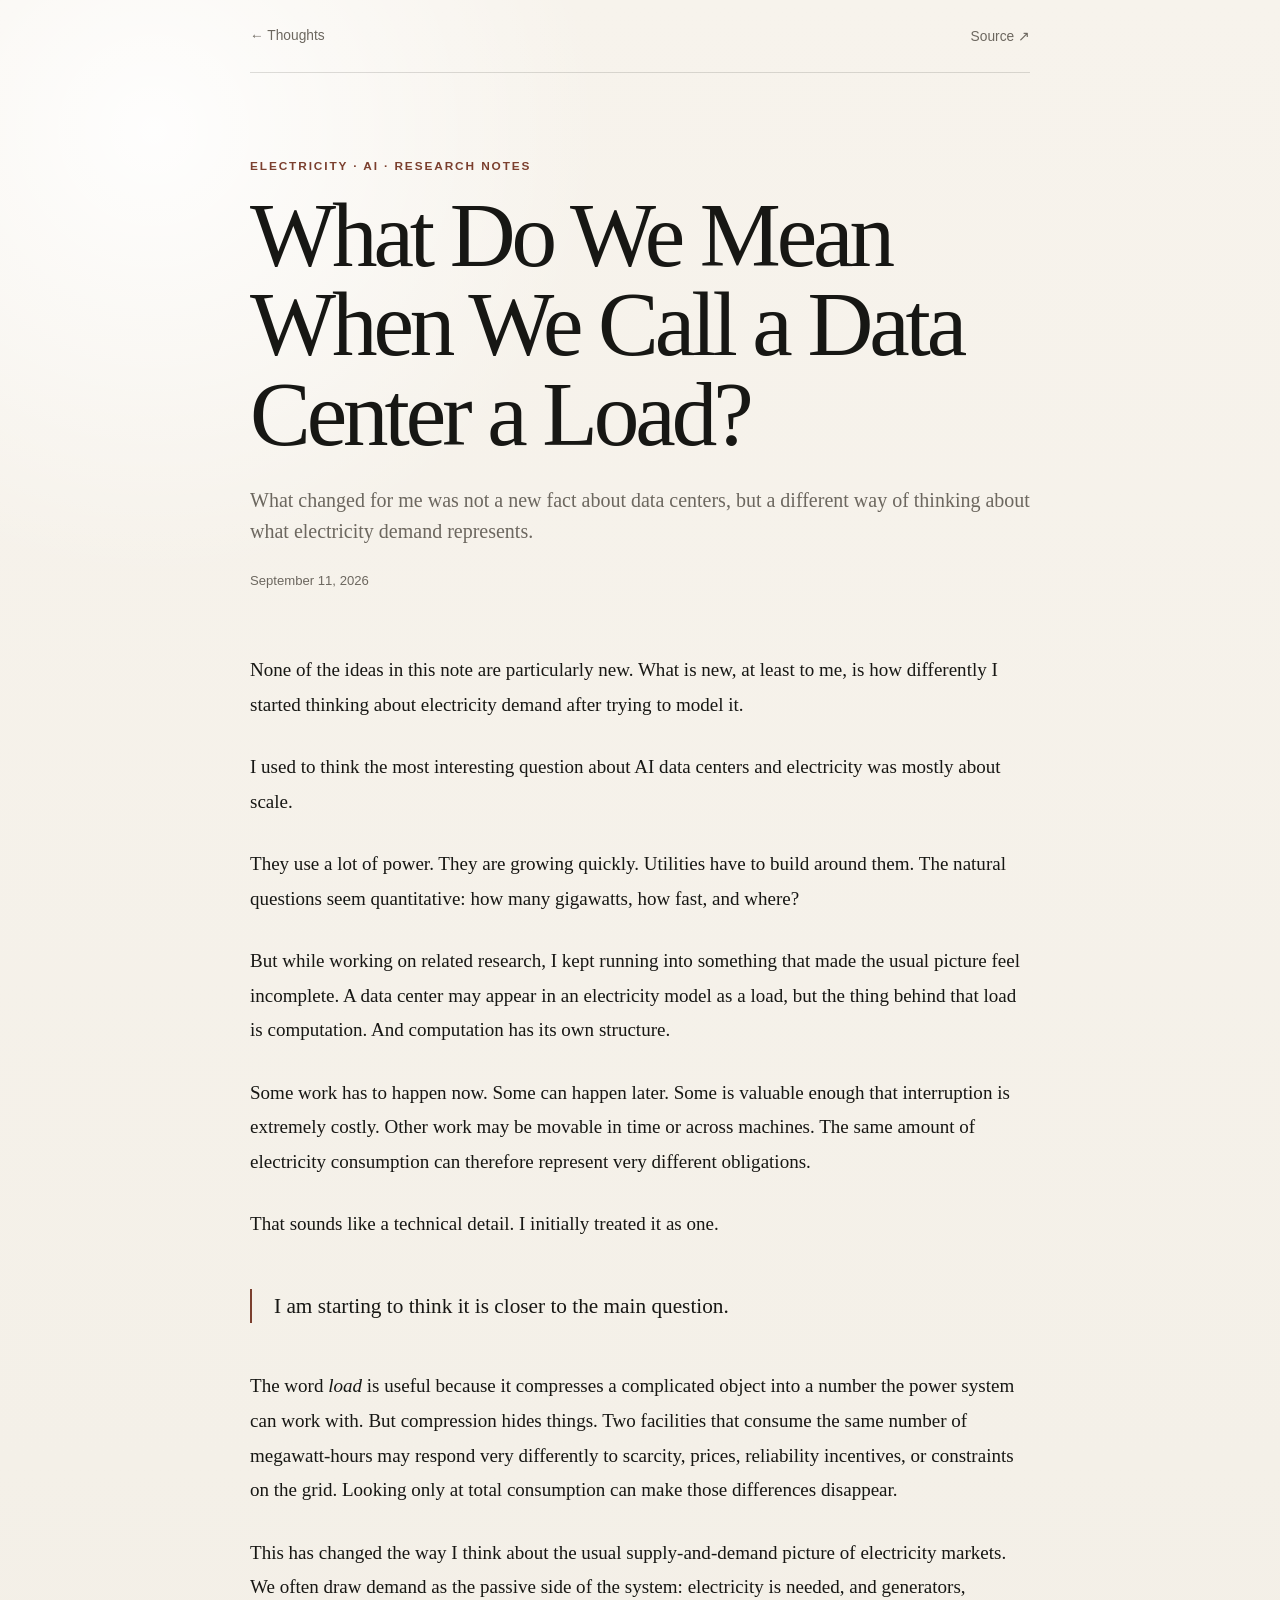
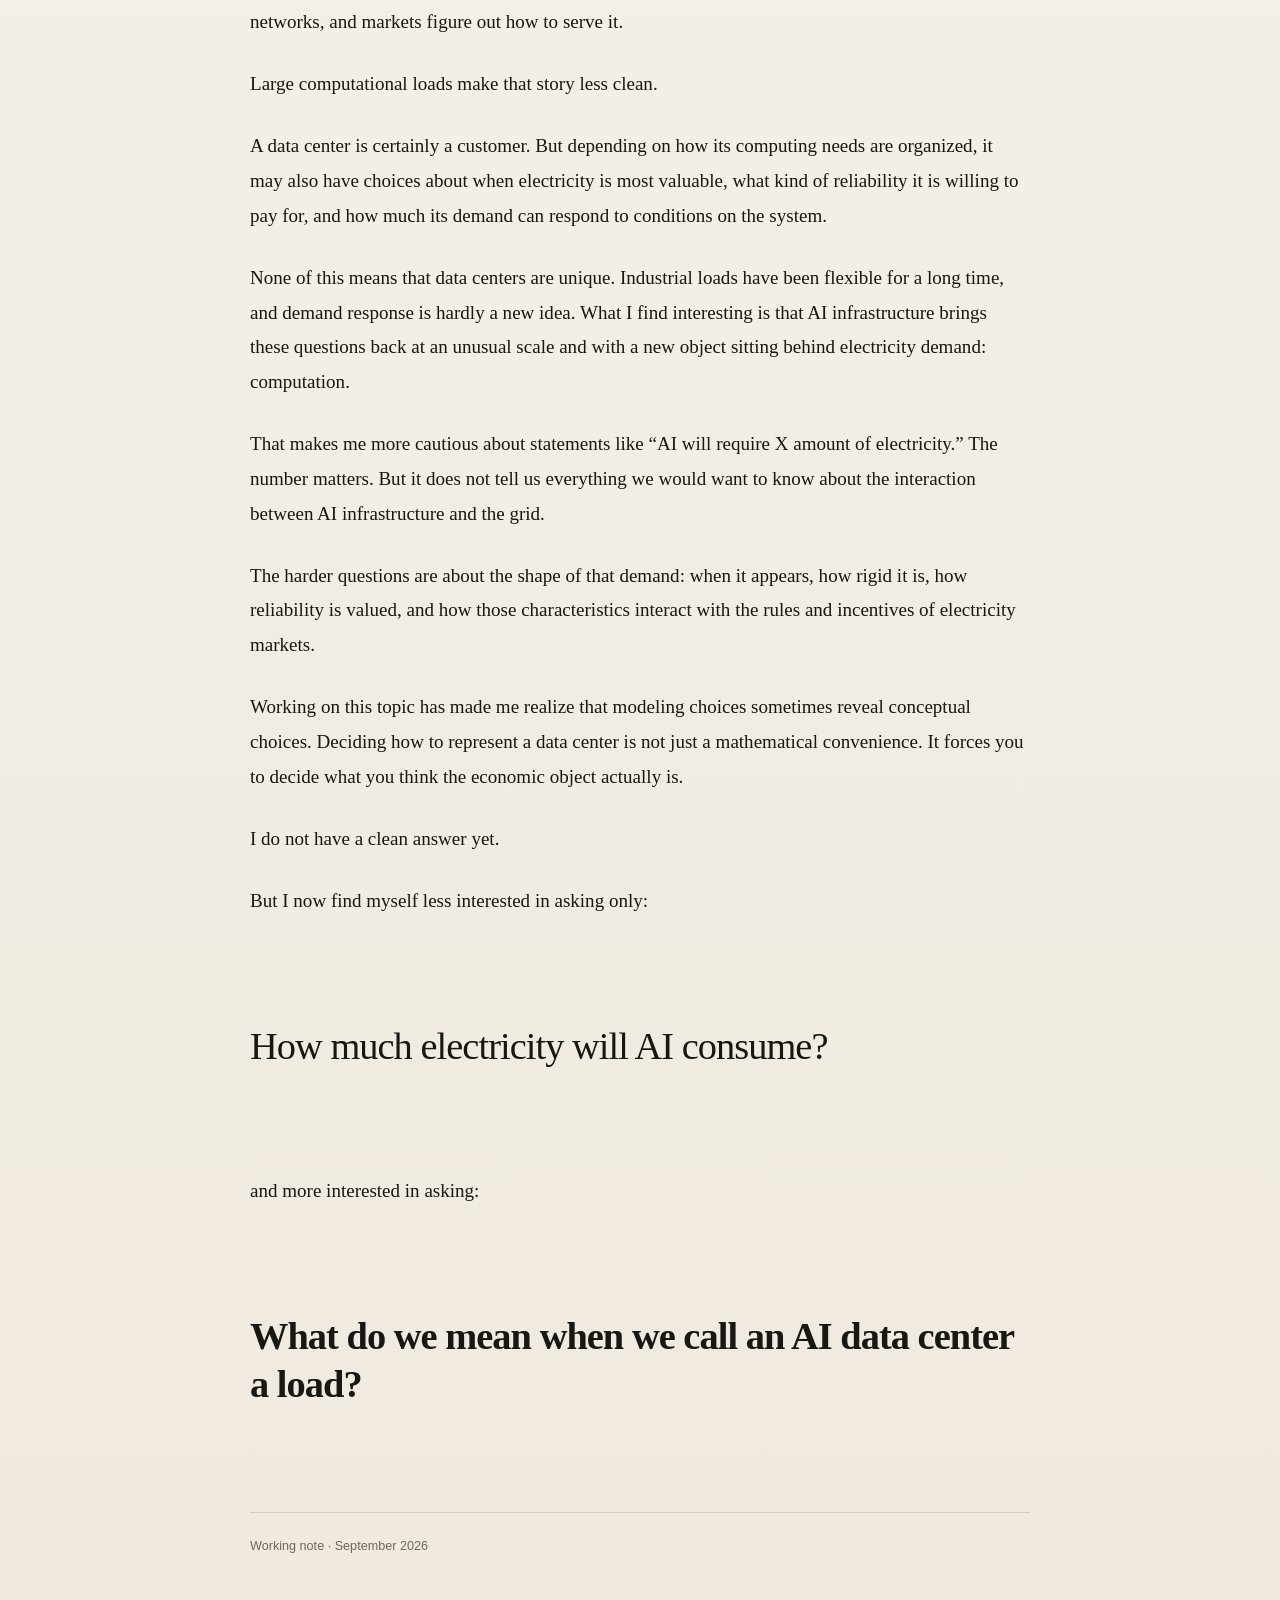
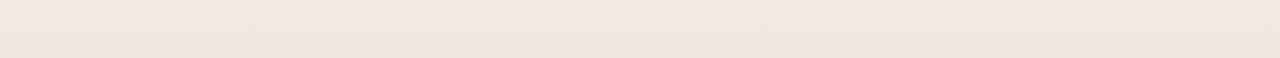
==== essays/data-center-load.html @ 9c4f3b99 "Add essay page for data center note" ====
<!doctype html>
<html lang="en">
<head>
  <meta charset="utf-8" />
  <meta name="viewport" content="width=device-width, initial-scale=1" />
  <meta name="description" content="A note on what modeling data centers changed about how I think about electricity demand." />
  <title>What Do We Mean When We Call a Data Center a Load? — Thoughts</title>
  <link rel="stylesheet" href="../assets/style.css" />
</head>
<body>
  <div class="article-shell">
    <nav class="article-nav" aria-label="Article navigation">
      <a href="../index.html">← Thoughts</a>
      <a href="https://github.com/BC102030XY/Thoughts/blob/main/writing/2026-09-11-what-do-we-mean-when-we-call-a-data-center-a-load.md">Source ↗</a>
    </nav>

    <header class="article-header">
      <p class="article-kicker">Electricity · AI · Research notes</p>
      <h1>What Do We Mean When We Call a Data Center a Load?</h1>
      <p class="article-deck">What changed for me was not a new fact about data centers, but a different way of thinking about what electricity demand represents.</p>
      <p class="article-date">September 11, 2026</p>
    </header>

    <article class="article-body">
      <p>None of the ideas in this note are particularly new. What is new, at least to me, is how differently I started thinking about electricity demand after trying to model it.</p>

      <p>I used to think the most interesting question about AI data centers and electricity was mostly about scale.</p>

      <p>They use a lot of power. They are growing quickly. Utilities have to build around them. The natural questions seem quantitative: how many gigawatts, how fast, and where?</p>

      <p>But while working on related research, I kept running into something that made the usual picture feel incomplete. A data center may appear in an electricity model as a load, but the thing behind that load is computation. And computation has its own structure.</p>

      <p>Some work has to happen now. Some can happen later. Some is valuable enough that interruption is extremely costly. Other work may be movable in time or across machines. The same amount of electricity consumption can therefore represent very different obligations.</p>

      <p>That sounds like a technical detail. I initially treated it as one.</p>

      <p class="turn">I am starting to think it is closer to the main question.</p>

      <p>The word <em>load</em> is useful because it compresses a complicated object into a number the power system can work with. But compression hides things. Two facilities that consume the same number of megawatt-hours may respond very differently to scarcity, prices, reliability incentives, or constraints on the grid. Looking only at total consumption can make those differences disappear.</p>

      <p>This has changed the way I think about the usual supply-and-demand picture of electricity markets. We often draw demand as the passive side of the system: electricity is needed, and generators, networks, and markets figure out how to serve it.</p>

      <p>Large computational loads make that story less clean.</p>

      <p>A data center is certainly a customer. But depending on how its computing needs are organized, it may also have choices about when electricity is most valuable, what kind of reliability it is willing to pay for, and how much its demand can respond to conditions on the system.</p>

      <p>None of this means that data centers are unique. Industrial loads have been flexible for a long time, and demand response is hardly a new idea. What I find interesting is that AI infrastructure brings these questions back at an unusual scale and with a new object sitting behind electricity demand: computation.</p>

      <p>That makes me more cautious about statements like “AI will require X amount of electricity.” The number matters. But it does not tell us everything we would want to know about the interaction between AI infrastructure and the grid.</p>

      <p>The harder questions are about the shape of that demand: when it appears, how rigid it is, how reliability is valued, and how those characteristics interact with the rules and incentives of electricity markets.</p>

      <p>Working on this topic has made me realize that modeling choices sometimes reveal conceptual choices. Deciding how to represent a data center is not just a mathematical convenience. It forces you to decide what you think the economic object actually is.</p>

      <p>I do not have a clean answer yet.</p>

      <p>But I now find myself less interested in asking only:</p>

      <p class="question">How much electricity will AI consume?</p>

      <p>and more interested in asking:</p>

      <p class="question"><strong>What do we mean when we call an AI data center a load?</strong></p>

      <div class="article-end">Working note · September 2026</div>
    </article>
  </div>
</body>
</html>
---- assets/style.css ----
:root {
  --bg: #f4f0e8;
  --paper: rgba(255, 255, 255, 0.48);
  --ink: #171714;
  --muted: #6c675f;
  --line: rgba(23, 23, 20, 0.14);
  --accent: #7b3f2e;
  --max: 1060px;
}

* { box-sizing: border-box; }
html { scroll-behavior: smooth; }
body {
  margin: 0;
  color: var(--ink);
  background:
    radial-gradient(circle at 12% 4%, rgba(255,255,255,.9), transparent 28rem),
    linear-gradient(180deg, #f7f3ec 0%, var(--bg) 45%, #efe9df 100%);
  font-family: Inter, ui-sans-serif, -apple-system, BlinkMacSystemFont, "Segoe UI", sans-serif;
  -webkit-font-smoothing: antialiased;
}

a { color: inherit; }
.page-shell { width: min(calc(100% - 40px), var(--max)); margin: 0 auto; min-height: 100vh; }

.site-header {
  display: flex;
  align-items: center;
  justify-content: space-between;
  padding: 28px 0;
  border-bottom: 1px solid var(--line);
}
.wordmark {
  text-decoration: none;
  font-family: Georgia, "Times New Roman", serif;
  font-size: 1.25rem;
  letter-spacing: -0.02em;
}
.nav { display: flex; gap: 24px; }
.nav a {
  color: var(--muted);
  text-decoration: none;
  font-size: .88rem;
}
.nav a:hover { color: var(--ink); }

.hero { padding: 112px 0 118px; max-width: 880px; }
.eyebrow,
.article-kicker {
  margin: 0 0 18px;
  color: var(--accent);
  font-size: .74rem;
  font-weight: 700;
  letter-spacing: .16em;
  text-transform: uppercase;
}
.hero h1,
.article-header h1 {
  margin: 0;
  font-family: Georgia, "Times New Roman", serif;
  font-weight: 400;
  letter-spacing: -0.045em;
  line-height: .98;
}
.hero h1 { font-size: clamp(3.4rem, 8vw, 6.8rem); }
.intro {
  max-width: 650px;
  margin: 34px 0 0;
  color: var(--muted);
  font-family: Georgia, "Times New Roman", serif;
  font-size: clamp(1.18rem, 2vw, 1.52rem);
  line-height: 1.58;
}

.notes { padding-bottom: 110px; }
.section-heading {
  display: flex;
  align-items: baseline;
  justify-content: space-between;
  padding-bottom: 14px;
  border-bottom: 1px solid var(--line);
}
.section-heading h2,
.section-heading span {
  margin: 0;
  font-size: .78rem;
  font-weight: 650;
  letter-spacing: .1em;
  text-transform: uppercase;
}
.section-heading span { color: var(--muted); }
.note-card {
  display: block;
  padding: 34px 0 38px;
  border-bottom: 1px solid var(--line);
  text-decoration: none;
  transition: transform .18s ease;
}
.note-card:hover { transform: translateX(4px); }
.note-meta {
  display: flex;
  justify-content: space-between;
  gap: 20px;
  color: var(--muted);
  font-size: .76rem;
  text-transform: uppercase;
  letter-spacing: .08em;
}
.note-card h3 {
  max-width: 760px;
  margin: 22px 0 14px;
  font-family: Georgia, "Times New Roman", serif;
  font-size: clamp(2rem, 4vw, 3.3rem);
  font-weight: 400;
  line-height: 1.04;
  letter-spacing: -.035em;
}
.note-card p {
  max-width: 670px;
  margin: 0;
  color: var(--muted);
  line-height: 1.65;
}
.read-more {
  display: inline-block;
  margin-top: 24px;
  font-size: .84rem;
  font-weight: 650;
}

.site-footer {
  display: flex;
  justify-content: space-between;
  gap: 30px;
  padding: 28px 0 38px;
  border-top: 1px solid var(--line);
  color: var(--muted);
  font-size: .78rem;
}
.site-footer p { margin: 0; }

/* Article */
.article-shell { width: min(calc(100% - 40px), 780px); margin: 0 auto; }
.article-nav {
  display: flex;
  justify-content: space-between;
  padding: 28px 0;
  border-bottom: 1px solid var(--line);
}
.article-nav a { text-decoration: none; font-size: .86rem; color: var(--muted); }
.article-nav a:hover { color: var(--ink); }
.article-header { padding: 86px 0 52px; }
.article-header h1 { font-size: clamp(3.2rem, 8vw, 5.7rem); }
.article-deck {
  margin: 26px 0 0;
  color: var(--muted);
  font-family: Georgia, "Times New Roman", serif;
  font-size: 1.25rem;
  line-height: 1.55;
}
.article-date { margin-top: 26px; color: var(--muted); font-size: .82rem; }
.article-body {
  padding-bottom: 100px;
  font-family: Georgia, "Times New Roman", serif;
  font-size: 1.19rem;
  line-height: 1.82;
}
.article-body p { margin: 0 0 1.45em; }
.article-body .turn {
  margin: 2.2em 0;
  padding-left: 22px;
  border-left: 2px solid var(--accent);
  font-size: 1.33rem;
  line-height: 1.6;
}
.article-body .question {
  margin: 2.7em 0;
  font-size: clamp(1.65rem, 4vw, 2.4rem);
  line-height: 1.25;
  letter-spacing: -.025em;
}
.article-end {
  margin-top: 70px;
  padding-top: 22px;
  border-top: 1px solid var(--line);
  color: var(--muted);
  font-family: Inter, ui-sans-serif, sans-serif;
  font-size: .79rem;
}

@media (max-width: 650px) {
  .page-shell,
  .article-shell { width: min(calc(100% - 28px), var(--max)); }
  .site-header { padding: 22px 0; }
  .nav { gap: 16px; }
  .hero { padding: 78px 0 82px; }
  .note-meta,
  .site-footer { flex-direction: column; }
  .site-footer { gap: 8px; }
  .article-header { padding-top: 62px; }
  .article-body { font-size: 1.08rem; line-height: 1.76; }
}
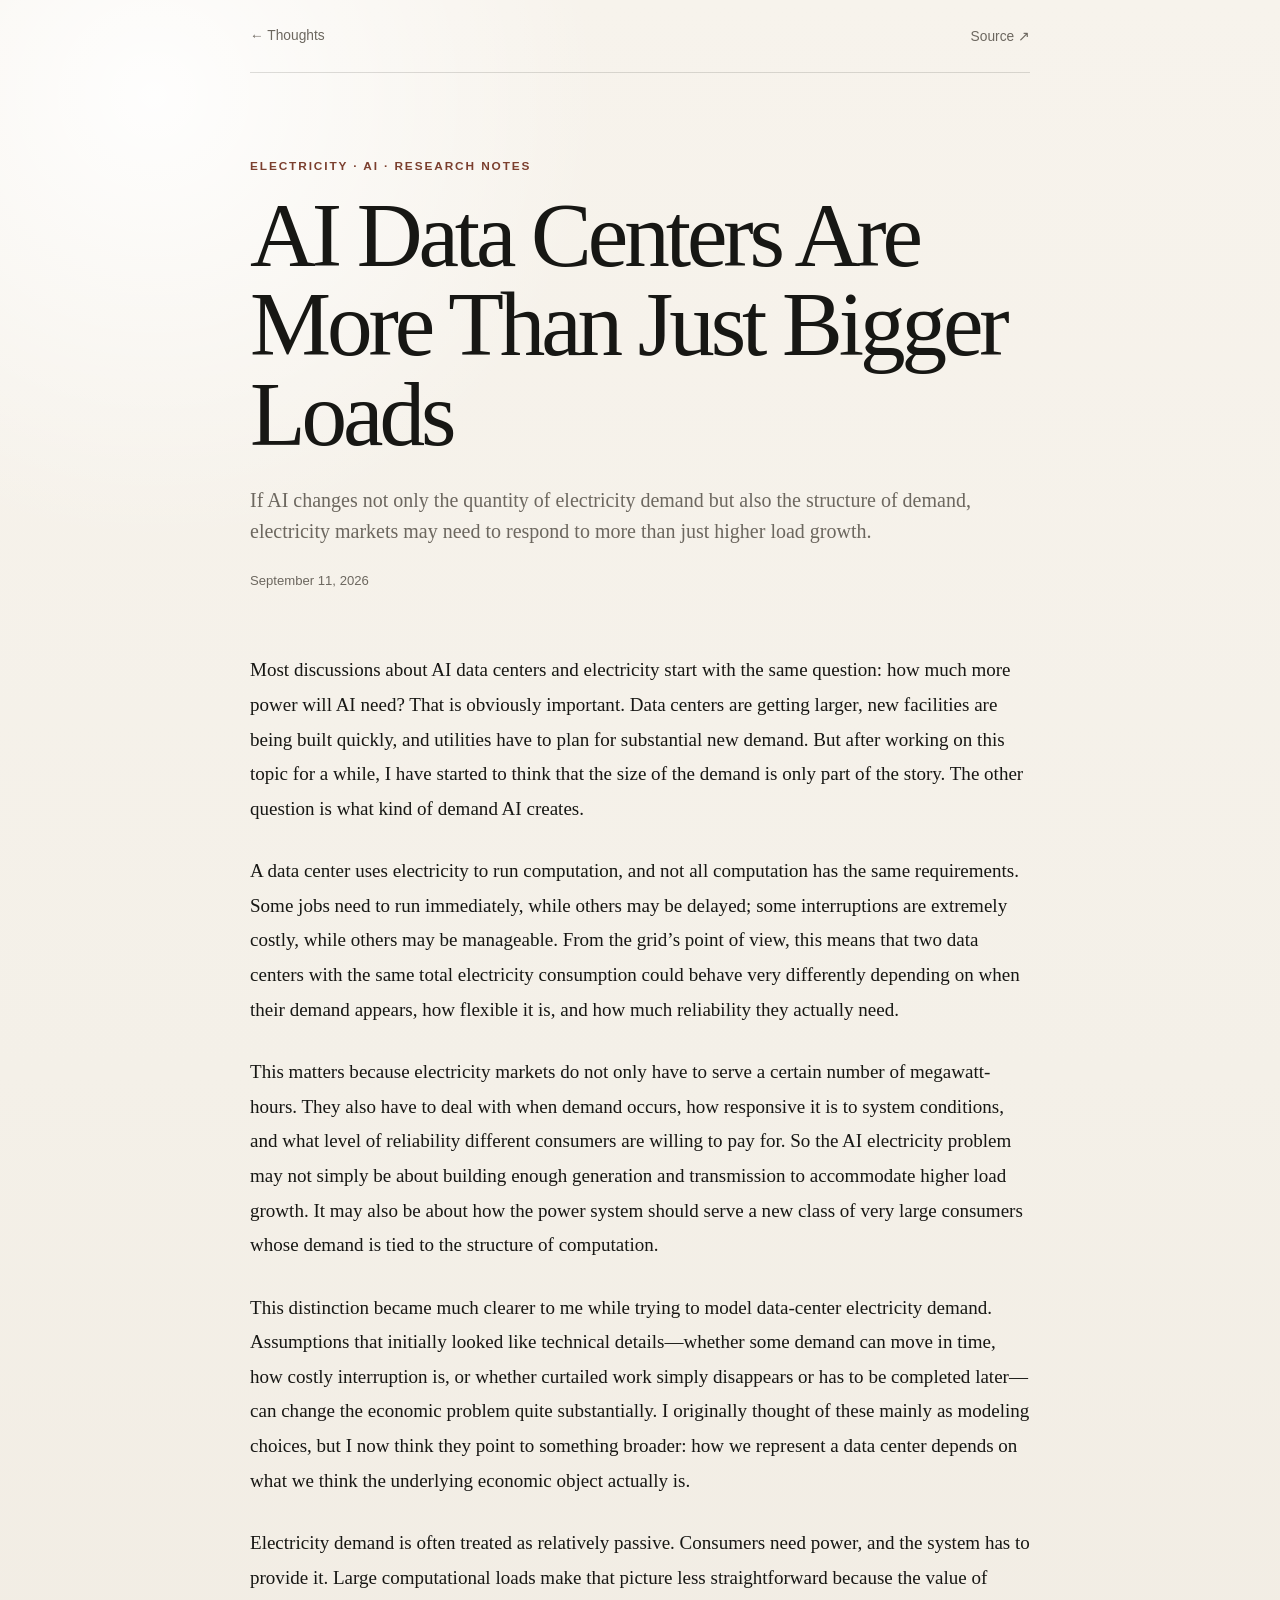
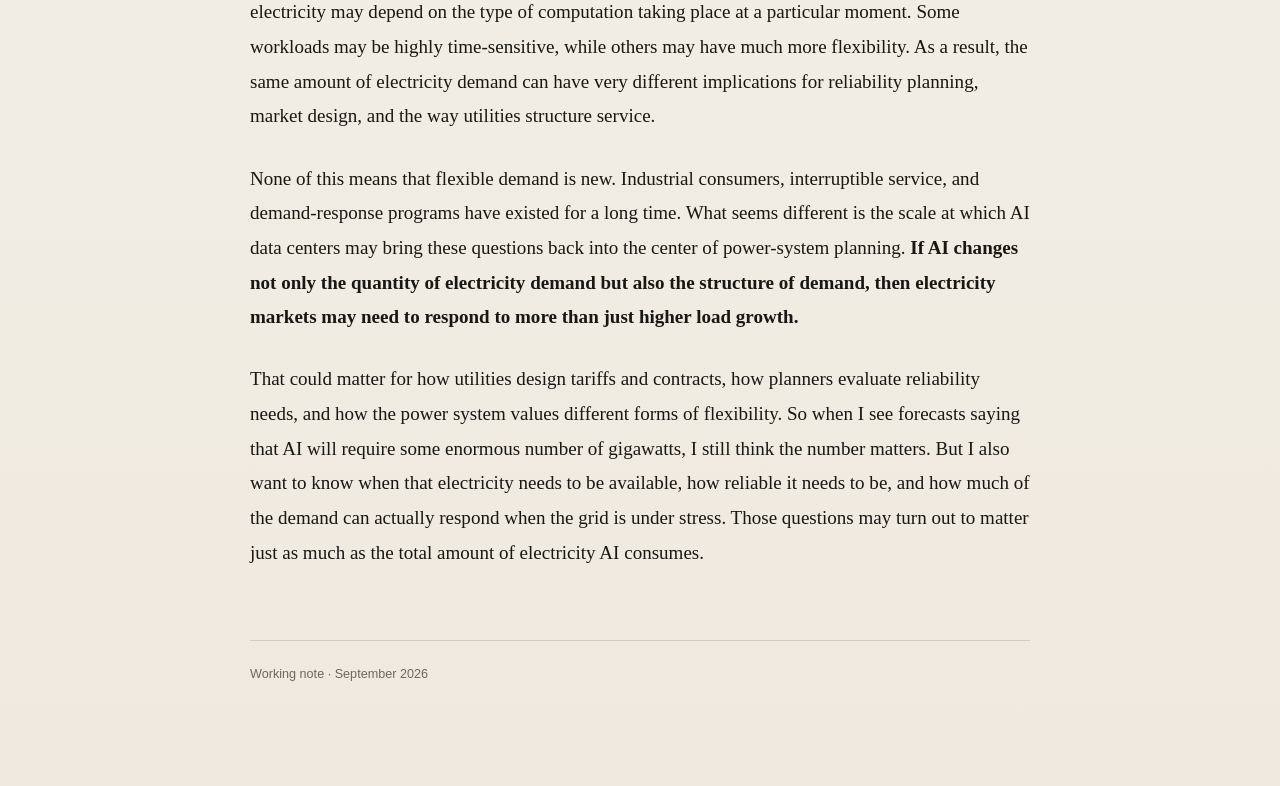
==== commit f2cd1f45: "Update published data center essay" ====
--- a/essays/data-center-load.html
+++ b/essays/data-center-load.html
@@ -3,8 +3,8 @@
 <head>
   <meta charset="utf-8" />
   <meta name="viewport" content="width=device-width, initial-scale=1" />
-  <meta name="description" content="A note on what modeling data centers changed about how I think about electricity demand." />
-  <title>What Do We Mean When We Call a Data Center a Load? — Thoughts</title>
+  <meta name="description" content="A note on why AI data centers may change not only the quantity of electricity demand, but also its structure." />
+  <title>AI Data Centers Are More Than Just Bigger Loads — Thoughts</title>
   <link rel="stylesheet" href="../assets/style.css" />
 </head>
 <body>
@@ -16,51 +16,25 @@
 
     <header class="article-header">
       <p class="article-kicker">Electricity · AI · Research notes</p>
-      <h1>What Do We Mean When We Call a Data Center a Load?</h1>
-      <p class="article-deck">What changed for me was not a new fact about data centers, but a different way of thinking about what electricity demand represents.</p>
+      <h1>AI Data Centers Are More Than Just Bigger Loads</h1>
+      <p class="article-deck">If AI changes not only the quantity of electricity demand but also the structure of demand, electricity markets may need to respond to more than just higher load growth.</p>
       <p class="article-date">September 11, 2026</p>
     </header>
 
     <article class="article-body">
-      <p>None of the ideas in this note are particularly new. What is new, at least to me, is how differently I started thinking about electricity demand after trying to model it.</p>
+      <p>Most discussions about AI data centers and electricity start with the same question: how much more power will AI need? That is obviously important. Data centers are getting larger, new facilities are being built quickly, and utilities have to plan for substantial new demand. But after working on this topic for a while, I have started to think that the size of the demand is only part of the story. The other question is what kind of demand AI creates.</p>
 
-      <p>I used to think the most interesting question about AI data centers and electricity was mostly about scale.</p>
+      <p>A data center uses electricity to run computation, and not all computation has the same requirements. Some jobs need to run immediately, while others may be delayed; some interruptions are extremely costly, while others may be manageable. From the grid’s point of view, this means that two data centers with the same total electricity consumption could behave very differently depending on when their demand appears, how flexible it is, and how much reliability they actually need.</p>
 
-      <p>They use a lot of power. They are growing quickly. Utilities have to build around them. The natural questions seem quantitative: how many gigawatts, how fast, and where?</p>
+      <p>This matters because electricity markets do not only have to serve a certain number of megawatt-hours. They also have to deal with when demand occurs, how responsive it is to system conditions, and what level of reliability different consumers are willing to pay for. So the AI electricity problem may not simply be about building enough generation and transmission to accommodate higher load growth. It may also be about how the power system should serve a new class of very large consumers whose demand is tied to the structure of computation.</p>
 
-      <p>But while working on related research, I kept running into something that made the usual picture feel incomplete. A data center may appear in an electricity model as a load, but the thing behind that load is computation. And computation has its own structure.</p>
+      <p>This distinction became much clearer to me while trying to model data-center electricity demand. Assumptions that initially looked like technical details—whether some demand can move in time, how costly interruption is, or whether curtailed work simply disappears or has to be completed later—can change the economic problem quite substantially. I originally thought of these mainly as modeling choices, but I now think they point to something broader: how we represent a data center depends on what we think the underlying economic object actually is.</p>
 
-      <p>Some work has to happen now. Some can happen later. Some is valuable enough that interruption is extremely costly. Other work may be movable in time or across machines. The same amount of electricity consumption can therefore represent very different obligations.</p>
+      <p>Electricity demand is often treated as relatively passive. Consumers need power, and the system has to provide it. Large computational loads make that picture less straightforward because the value of electricity may depend on the type of computation taking place at a particular moment. Some workloads may be highly time-sensitive, while others may have much more flexibility. As a result, the same amount of electricity demand can have very different implications for reliability planning, market design, and the way utilities structure service.</p>
 
-      <p>That sounds like a technical detail. I initially treated it as one.</p>
+      <p>None of this means that flexible demand is new. Industrial consumers, interruptible service, and demand-response programs have existed for a long time. What seems different is the scale at which AI data centers may bring these questions back into the center of power-system planning. <strong>If AI changes not only the quantity of electricity demand but also the structure of demand, then electricity markets may need to respond to more than just higher load growth.</strong></p>
 
-      <p class="turn">I am starting to think it is closer to the main question.</p>
-
-      <p>The word <em>load</em> is useful because it compresses a complicated object into a number the power system can work with. But compression hides things. Two facilities that consume the same number of megawatt-hours may respond very differently to scarcity, prices, reliability incentives, or constraints on the grid. Looking only at total consumption can make those differences disappear.</p>
-
-      <p>This has changed the way I think about the usual supply-and-demand picture of electricity markets. We often draw demand as the passive side of the system: electricity is needed, and generators, networks, and markets figure out how to serve it.</p>
-
-      <p>Large computational loads make that story less clean.</p>
-
-      <p>A data center is certainly a customer. But depending on how its computing needs are organized, it may also have choices about when electricity is most valuable, what kind of reliability it is willing to pay for, and how much its demand can respond to conditions on the system.</p>
-
-      <p>None of this means that data centers are unique. Industrial loads have been flexible for a long time, and demand response is hardly a new idea. What I find interesting is that AI infrastructure brings these questions back at an unusual scale and with a new object sitting behind electricity demand: computation.</p>
-
-      <p>That makes me more cautious about statements like “AI will require X amount of electricity.” The number matters. But it does not tell us everything we would want to know about the interaction between AI infrastructure and the grid.</p>
-
-      <p>The harder questions are about the shape of that demand: when it appears, how rigid it is, how reliability is valued, and how those characteristics interact with the rules and incentives of electricity markets.</p>
-
-      <p>Working on this topic has made me realize that modeling choices sometimes reveal conceptual choices. Deciding how to represent a data center is not just a mathematical convenience. It forces you to decide what you think the economic object actually is.</p>
-
-      <p>I do not have a clean answer yet.</p>
-
-      <p>But I now find myself less interested in asking only:</p>
-
-      <p class="question">How much electricity will AI consume?</p>
-
-      <p>and more interested in asking:</p>
-
-      <p class="question"><strong>What do we mean when we call an AI data center a load?</strong></p>
+      <p>That could matter for how utilities design tariffs and contracts, how planners evaluate reliability needs, and how the power system values different forms of flexibility. So when I see forecasts saying that AI will require some enormous number of gigawatts, I still think the number matters. But I also want to know when that electricity needs to be available, how reliable it needs to be, and how much of the demand can actually respond when the grid is under stress. Those questions may turn out to matter just as much as the total amount of electricity AI consumes.</p>
 
       <div class="article-end">Working note · September 2026</div>
     </article>
